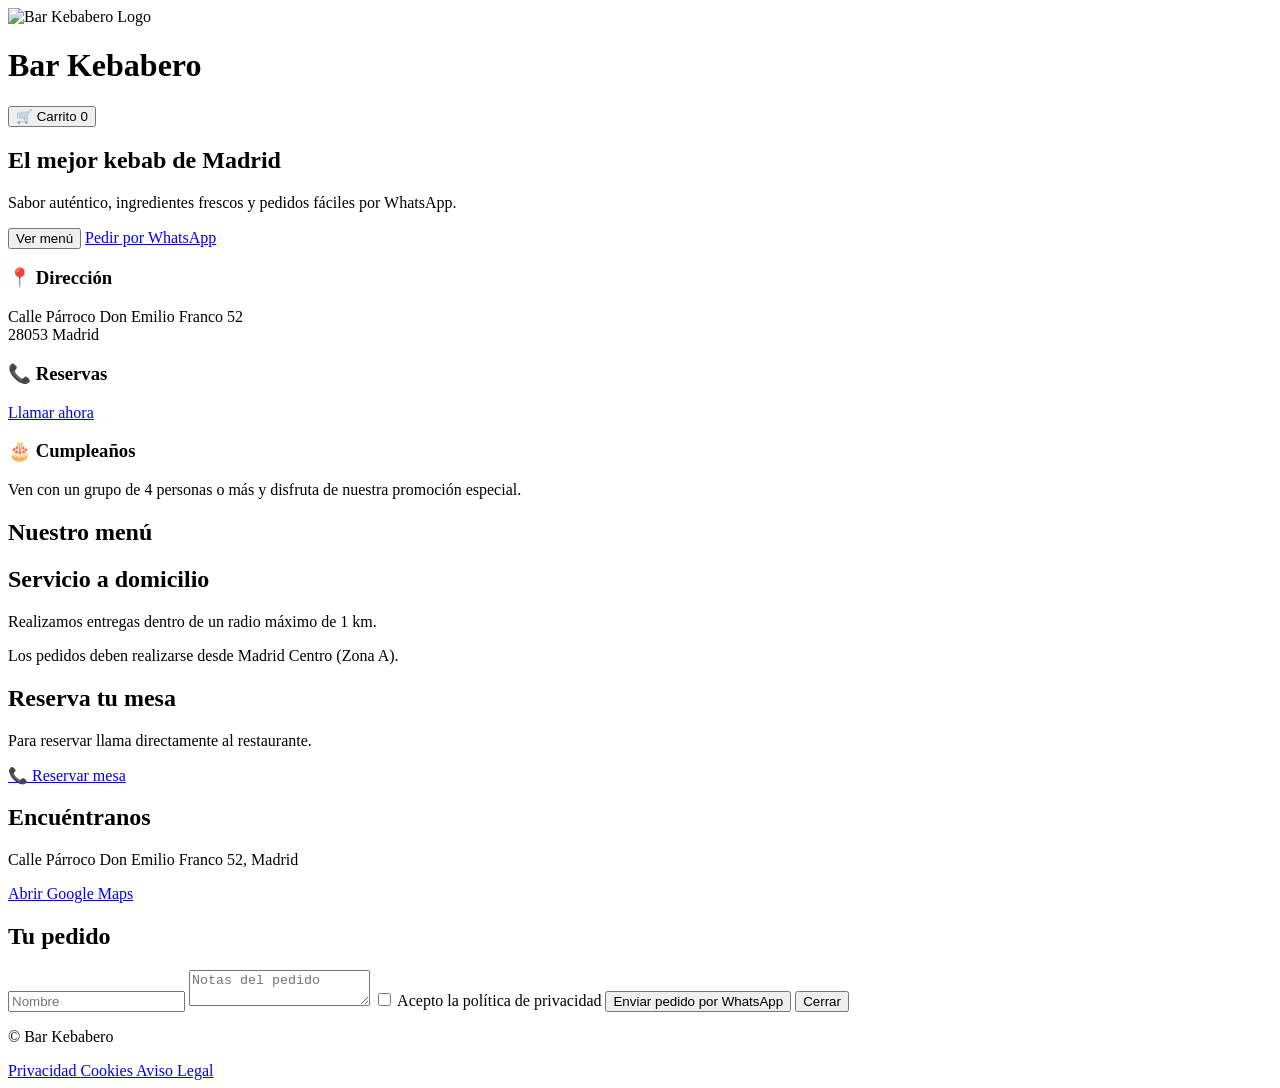
==== index.html @ d1a7b478 "Create index.html" ====
<!DOCTYPE html>
<html lang="es">
<head>
    <meta charset="UTF-8">
    <meta name="viewport" content="width=device-width, initial-scale=1.0">

    <title>Bar Kebabero | Kebab en Madrid</title>

    <meta name="description" content="Bar Kebabero - Kebab, comida rápida y pedidos por WhatsApp en Madrid.">

    <link rel="stylesheet" href="css/style.css">

    <link rel="manifest" href="manifest.json">

    <meta name="theme-color" content="#1c1c1c">
</head>

<body>

<header class="header">

    <div class="logo-container">
        <img src="images/logo.png" alt="Bar Kebabero Logo">
    </div>

    <h1>Bar Kebabero</h1>

    <button id="cartButton">
        🛒 Carrito
        <span id="cartCount">0</span>
    </button>

</header>


<section class="hero">

    <h2>El mejor kebab de Madrid</h2>

    <p>
        Sabor auténtico, ingredientes frescos y pedidos fáciles por WhatsApp.
    </p>


    <button onclick="scrollToMenu()">
        Ver menú
    </button>


    <a class="whatsapp-button"
       href="#"
       id="heroWhatsapp">

        Pedir por WhatsApp
    </a>


</section>



<section class="info">

<div>
<h3>📍 Dirección</h3>
<p>
Calle Párroco Don Emilio Franco 52<br>
28053 Madrid
</p>
</div>


<div>

<h3>📞 Reservas</h3>

<a href="tel:+34123456789">
Llamar ahora
</a>

</div>


<div>

<h3>🎂 Cumpleaños</h3>

<p>
Ven con un grupo de 4 personas o más
y disfruta de nuestra promoción especial.
</p>

</div>

</section>



<section id="menu">

<h2>Nuestro menú</h2>


<div id="categories"></div>


<div id="products"></div>


</section>




<section class="delivery">

<h2>Servicio a domicilio</h2>


<p>
Realizamos entregas dentro de un radio máximo de 1 km.
</p>


<p>
Los pedidos deben realizarse desde Madrid Centro
(Zona A).
</p>


</section>





<section class="reservation">


<h2>Reserva tu mesa</h2>


<p>
Para reservar llama directamente al restaurante.
</p>


<a class="call-button"
href="tel:+34123456789">

📞 Reservar mesa

</a>


</section>




<section class="location">


<h2>Encuéntranos</h2>


<p>
Calle Párroco Don Emilio Franco 52,
Madrid
</p>


<a target="_blank"
href="https://www.google.com/maps/search/?api=1&query=Calle+Parroco+Don+Emilio+Franco+52+Madrid">

Abrir Google Maps

</a>


</section>




<div id="cartModal" class="modal">


<div class="cart-box">


<h2>Tu pedido</h2>


<div id="cartItems"></div>


<div id="cartTotal"></div>


<input 
id="customerName"
placeholder="Nombre">


<textarea
id="customerNotes"
placeholder="Notas del pedido">
</textarea>


<label>

<input type="checkbox" id="privacyCheck">

Acepto la política de privacidad

</label>


<button id="sendWhatsapp">

Enviar pedido por WhatsApp

</button>


<button id="closeCart">

Cerrar

</button>


</div>


</div>





<footer>


<p>
© Bar Kebabero
</p>


<a href="legal/privacidad.html">
Privacidad
</a>


<a href="legal/cookies.html">
Cookies
</a>


<a href="legal/aviso-legal.html">
Aviso Legal
</a>


</footer>



<script src="js/cart.js"></script>

<script src="js/whatsapp.js"></script>

<script src="js/app.js"></script>



</body>

</html>
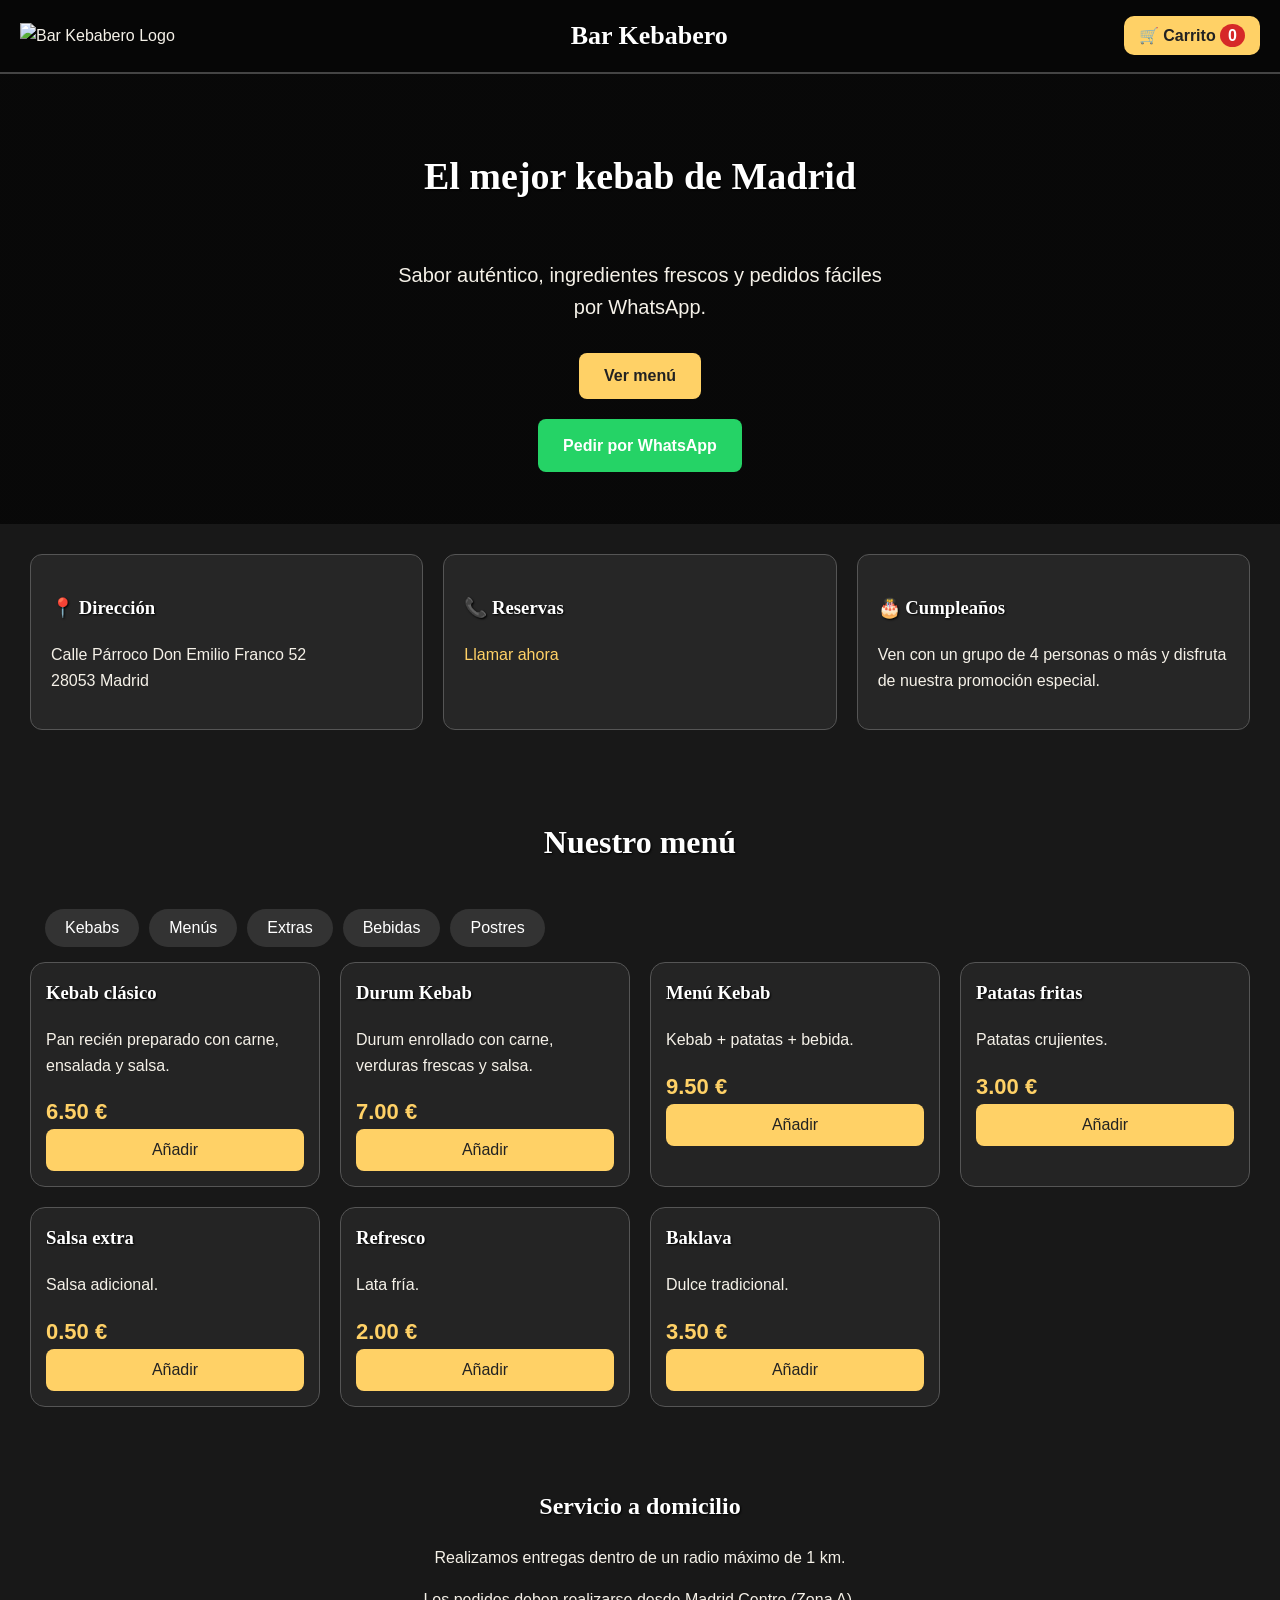
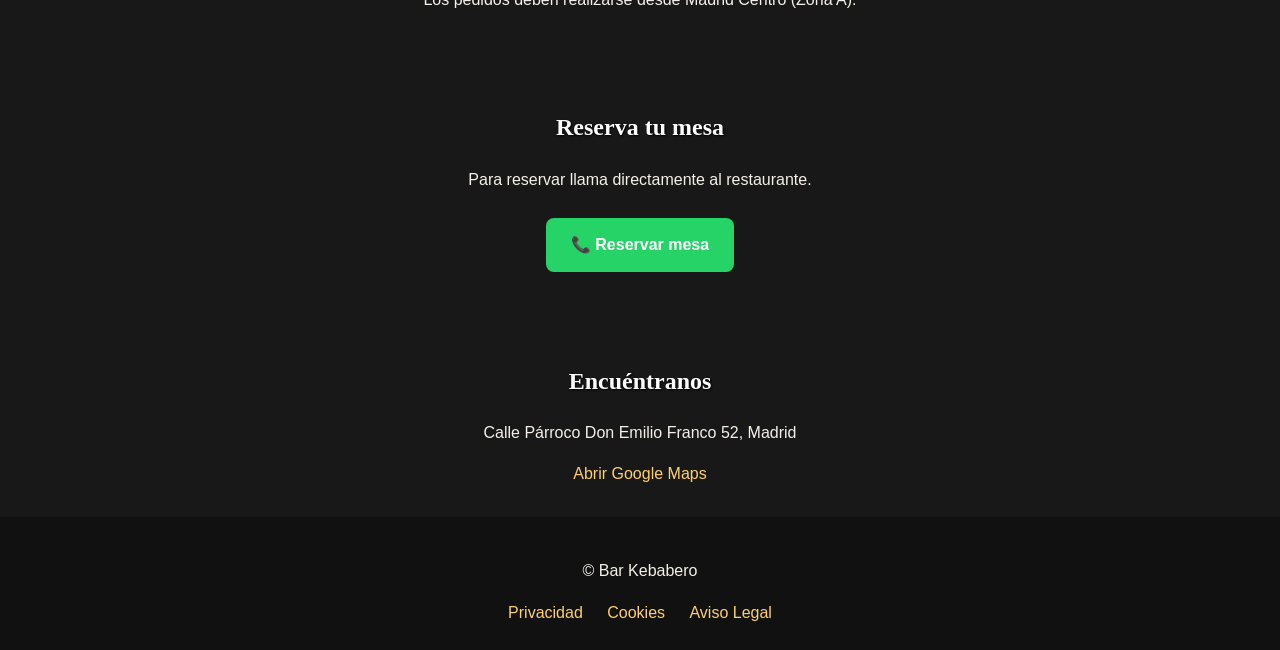
==== commit 46c4d9d6: "Update index.html" ====
--- a/index.html
+++ b/index.html
@@ -274,7 +274,35 @@
 
 <script src="js/app.js"></script>
 
-
+<script>
+
+if ("serviceWorker" in navigator) {
+
+window.addEventListener(
+"load",
+()=>{
+
+
+navigator.serviceWorker.register(
+"sw.js"
+)
+
+.then(()=>{
+
+console.log(
+"Bar Kebabero PWA activated"
+);
+
+});
+
+
+}
+
+);
+
+}
+
+</script>
 
 </body>
 
--- a/css/style.css
+++ b/css/style.css
@@ -0,0 +1,692 @@
+/* ===================================
+   BAR KEBABERO
+   Blackboard / Chalk Theme
+=================================== */
+
+
+/* ---------- GLOBAL ---------- */
+
+* {
+    box-sizing: border-box;
+}
+
+
+body {
+
+    margin: 0;
+
+    font-family:
+        "Trebuchet MS",
+        Arial,
+        sans-serif;
+
+    background:
+
+        linear-gradient(
+            rgba(0,0,0,0.15),
+            rgba(0,0,0,0.15)
+        ),
+
+        #1c1c1c;
+
+    color: #f5f1e8;
+
+    line-height: 1.6;
+
+}
+
+
+/* Chalk effect */
+
+h1,
+h2,
+h3 {
+
+    font-family:
+        "Comic Sans MS",
+        "Trebuchet MS",
+        cursive;
+
+    color: #ffffff;
+
+    text-shadow:
+        1px 1px 2px #000;
+
+}
+
+
+
+a {
+
+    color: #ffd166;
+
+    text-decoration: none;
+
+}
+
+
+
+button {
+
+    cursor: pointer;
+
+    border: none;
+
+    font-size: 16px;
+
+}
+
+
+
+/* ---------- HEADER ---------- */
+
+
+.header {
+
+    display: flex;
+
+    align-items: center;
+
+    justify-content: space-between;
+
+    padding: 15px 20px;
+
+    background:
+
+    rgba(0,0,0,0.75);
+
+    border-bottom:
+
+    2px solid #444;
+
+    position: sticky;
+
+    top:0;
+
+    z-index:100;
+
+}
+
+
+
+.logo-container img {
+
+    width:70px;
+
+    height:70px;
+
+    object-fit:contain;
+
+}
+
+
+
+.header h1 {
+
+    margin:0;
+
+    font-size:26px;
+
+}
+
+
+
+#cartButton {
+
+    background:#ffd166;
+
+    color:#222;
+
+    padding:10px 15px;
+
+    border-radius:10px;
+
+    font-weight:bold;
+
+}
+
+
+
+#cartCount {
+
+    background:#d62828;
+
+    color:white;
+
+    border-radius:50%;
+
+    padding:3px 8px;
+
+}
+
+
+
+
+
+/* ---------- HERO ---------- */
+
+
+.hero {
+
+
+    min-height:450px;
+
+    display:flex;
+
+    flex-direction:column;
+
+    align-items:center;
+
+    justify-content:center;
+
+    text-align:center;
+
+    padding:30px;
+
+
+    background:
+
+    linear-gradient(
+
+    rgba(0,0,0,.65),
+
+    rgba(0,0,0,.65)
+
+    ),
+
+    url("../images/logo.png");
+
+
+    background-size:cover;
+
+    background-position:center;
+
+
+}
+
+
+
+.hero h2 {
+
+    font-size:38px;
+
+}
+
+
+
+.hero p {
+
+    max-width:500px;
+
+    font-size:20px;
+
+}
+
+
+
+.hero button,
+.whatsapp-button,
+.call-button {
+
+
+    display:inline-block;
+
+    margin:10px;
+
+    padding:14px 25px;
+
+    border-radius:8px;
+
+    font-weight:bold;
+
+
+}
+
+
+
+.hero button {
+
+    background:#ffd166;
+
+    color:#222;
+
+}
+
+
+
+.whatsapp-button {
+
+    background:#25D366;
+
+    color:white;
+
+}
+
+
+
+
+/* ---------- INFORMATION ---------- */
+
+
+.info {
+
+
+    display:grid;
+
+    grid-template-columns:
+
+    repeat(auto-fit,minmax(220px,1fr));
+
+
+    gap:20px;
+
+    padding:30px;
+
+}
+
+
+
+.info div {
+
+
+    background:#262626;
+
+    padding:20px;
+
+    border-radius:12px;
+
+
+    border:
+
+    1px solid #555;
+
+
+}
+
+
+
+
+
+/* ---------- MENU ---------- */
+
+
+#menu {
+
+    padding:30px;
+
+}
+
+
+
+#menu h2 {
+
+    text-align:center;
+
+    font-size:32px;
+
+}
+
+
+
+#categories {
+
+
+    display:flex;
+
+    overflow-x:auto;
+
+    gap:10px;
+
+    padding:15px;
+
+}
+
+
+
+.category-button {
+
+
+    background:#333;
+
+    color:white;
+
+    padding:10px 20px;
+
+    border-radius:20px;
+
+
+}
+
+
+
+#products {
+
+
+    display:grid;
+
+    grid-template-columns:
+
+    repeat(auto-fit,minmax(260px,1fr));
+
+
+    gap:20px;
+
+
+}
+
+
+
+
+.product {
+
+
+    background:#242424;
+
+    border-radius:15px;
+
+    overflow:hidden;
+
+    border:
+
+    1px solid #555;
+
+
+}
+
+
+
+.product img {
+
+
+    width:100%;
+
+    height:180px;
+
+    object-fit:cover;
+
+
+}
+
+
+
+.product-content {
+
+
+    padding:15px;
+
+}
+
+
+
+.product h3 {
+
+
+    margin-top:0;
+
+}
+
+
+
+.price {
+
+
+    color:#ffd166;
+
+    font-size:22px;
+
+    font-weight:bold;
+
+
+}
+
+
+
+.add-button {
+
+
+    width:100%;
+
+    padding:12px;
+
+    background:#ffd166;
+
+    color:#222;
+
+    border-radius:8px;
+
+
+}
+
+
+
+/* ---------- SECTIONS ---------- */
+
+
+.delivery,
+.reservation,
+.location {
+
+
+    padding:30px;
+
+    text-align:center;
+
+}
+
+
+
+.call-button {
+
+    background:#25D366;
+
+    color:white;
+
+}
+
+
+
+
+
+/* ---------- CART MODAL ---------- */
+
+
+.modal {
+
+
+    display:none;
+
+
+    position:fixed;
+
+
+    top:0;
+
+    left:0;
+
+
+    width:100%;
+
+
+    height:100%;
+
+
+    background:
+
+    rgba(0,0,0,.8);
+
+
+    z-index:500;
+
+
+
+}
+
+
+
+
+.cart-box {
+
+
+    background:#222;
+
+
+    width:90%;
+
+    max-width:500px;
+
+
+    margin:50px auto;
+
+
+    padding:25px;
+
+
+    border-radius:15px;
+
+
+}
+
+
+
+.cart-item {
+
+
+    display:flex;
+
+
+    justify-content:space-between;
+
+
+    border-bottom:
+
+    1px solid #555;
+
+
+    padding:10px 0;
+
+
+}
+
+
+
+#customerName,
+#customerNotes {
+
+
+    width:100%;
+
+    padding:12px;
+
+    margin:10px 0;
+
+
+    background:#333;
+
+    color:white;
+
+    border:
+
+    1px solid #666;
+
+
+    border-radius:8px;
+
+
+}
+
+
+
+#sendWhatsapp {
+
+
+    width:100%;
+
+
+    background:#25D366;
+
+
+    color:white;
+
+
+    padding:15px;
+
+
+    border-radius:10px;
+
+
+}
+
+
+
+#closeCart {
+
+
+    width:100%;
+
+
+    margin-top:10px;
+
+
+    background:#555;
+
+    color:white;
+
+    padding:12px;
+
+
+}
+
+
+
+
+
+/* ---------- FOOTER ---------- */
+
+
+footer {
+
+
+    background:#111;
+
+    padding:25px;
+
+    text-align:center;
+
+
+}
+
+
+
+footer a {
+
+
+    margin:10px;
+
+}
+
+
+
+
+
+/* ---------- MOBILE ---------- */
+
+
+@media(max-width:600px){
+
+
+.header h1 {
+
+    font-size:20px;
+
+}
+
+
+
+.hero h2 {
+
+    font-size:30px;
+
+}
+
+
+}
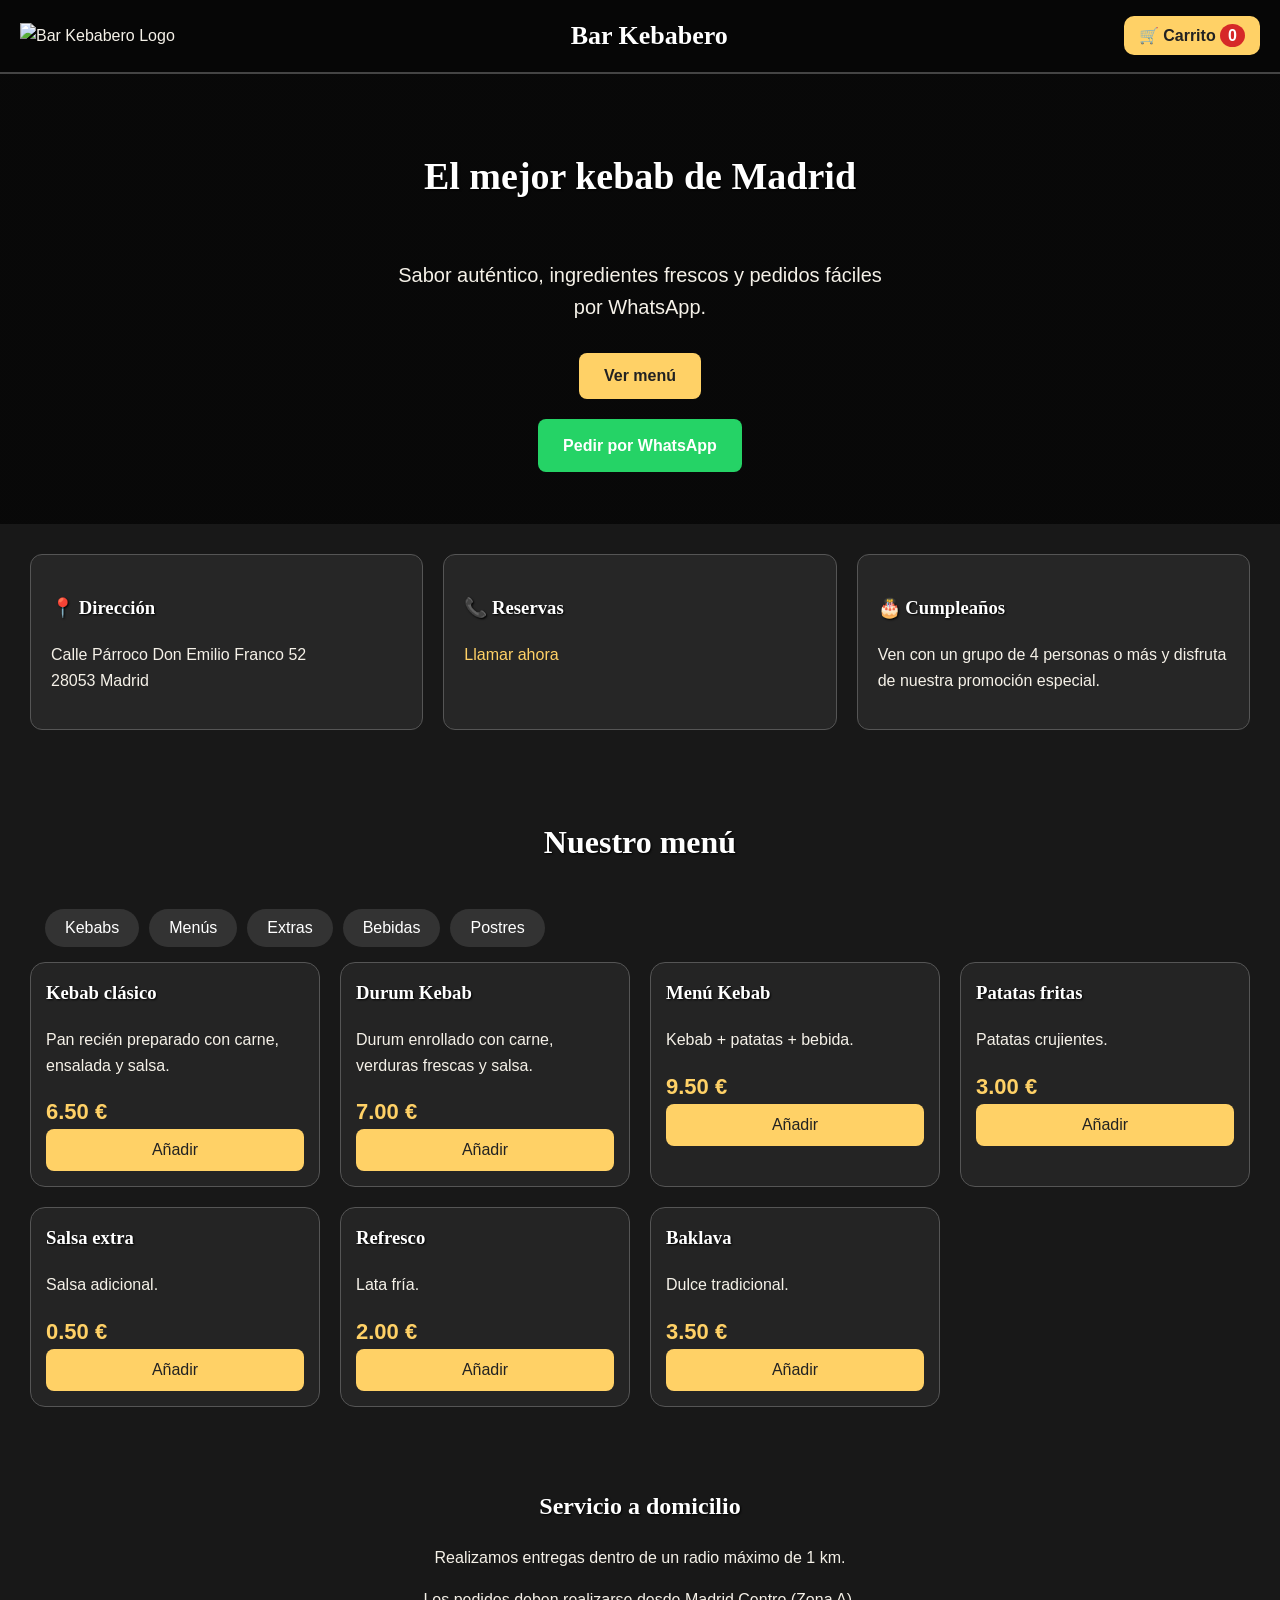
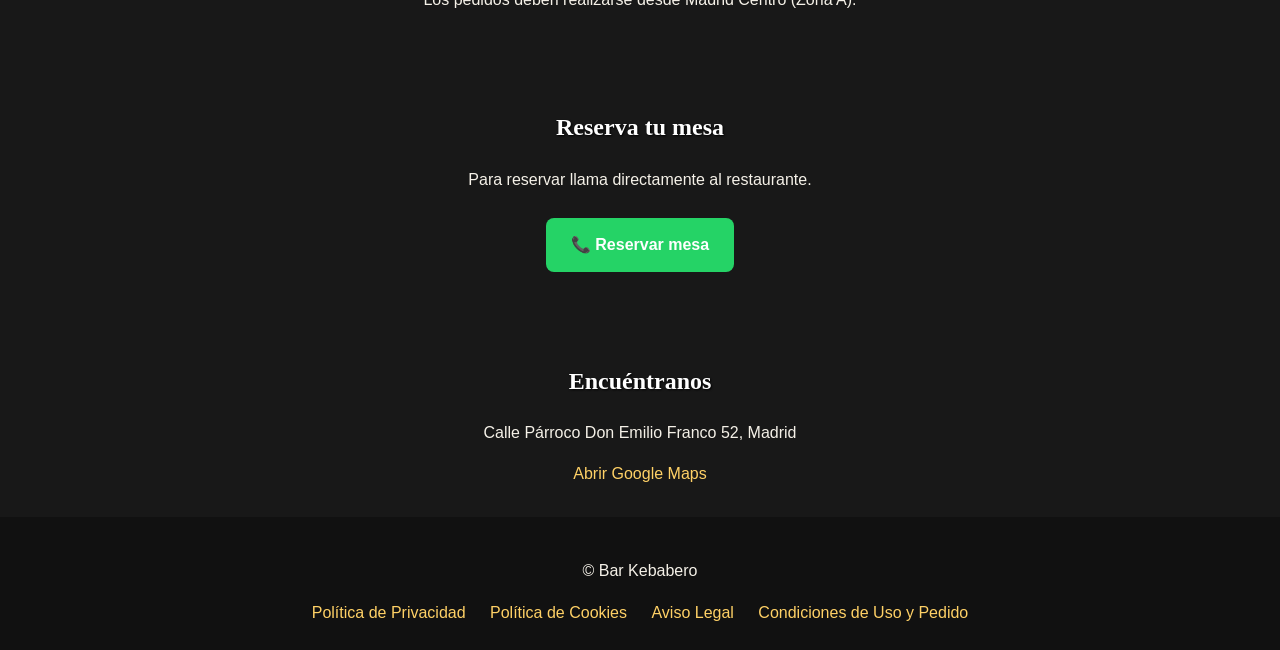
==== commit 49afde1e: "Refactor footer links and copyright notice" ====
--- a/index.html
+++ b/index.html
@@ -244,25 +244,15 @@
 <footer>
 
 
-<p>
-© Bar Kebabero
-</p>
-
-
-<a href="legal/privacidad.html">
-Privacidad
-</a>
-
-
-<a href="legal/cookies.html">
-Cookies
-</a>
-
-
-<a href="legal/aviso-legal.html">
-Aviso Legal
-</a>
-
+<p>© Bar Kebabero</p>
+
+<a href="legal/privacidad.html">Política de Privacidad</a>
+
+<a href="legal/cookies.html">Política de Cookies</a>
+
+<a href="legal/aviso-legal.html">Aviso Legal</a>
+
+<a href="legal/condiciones.html">Condiciones de Uso y Pedido</a>
 
 </footer>
 
